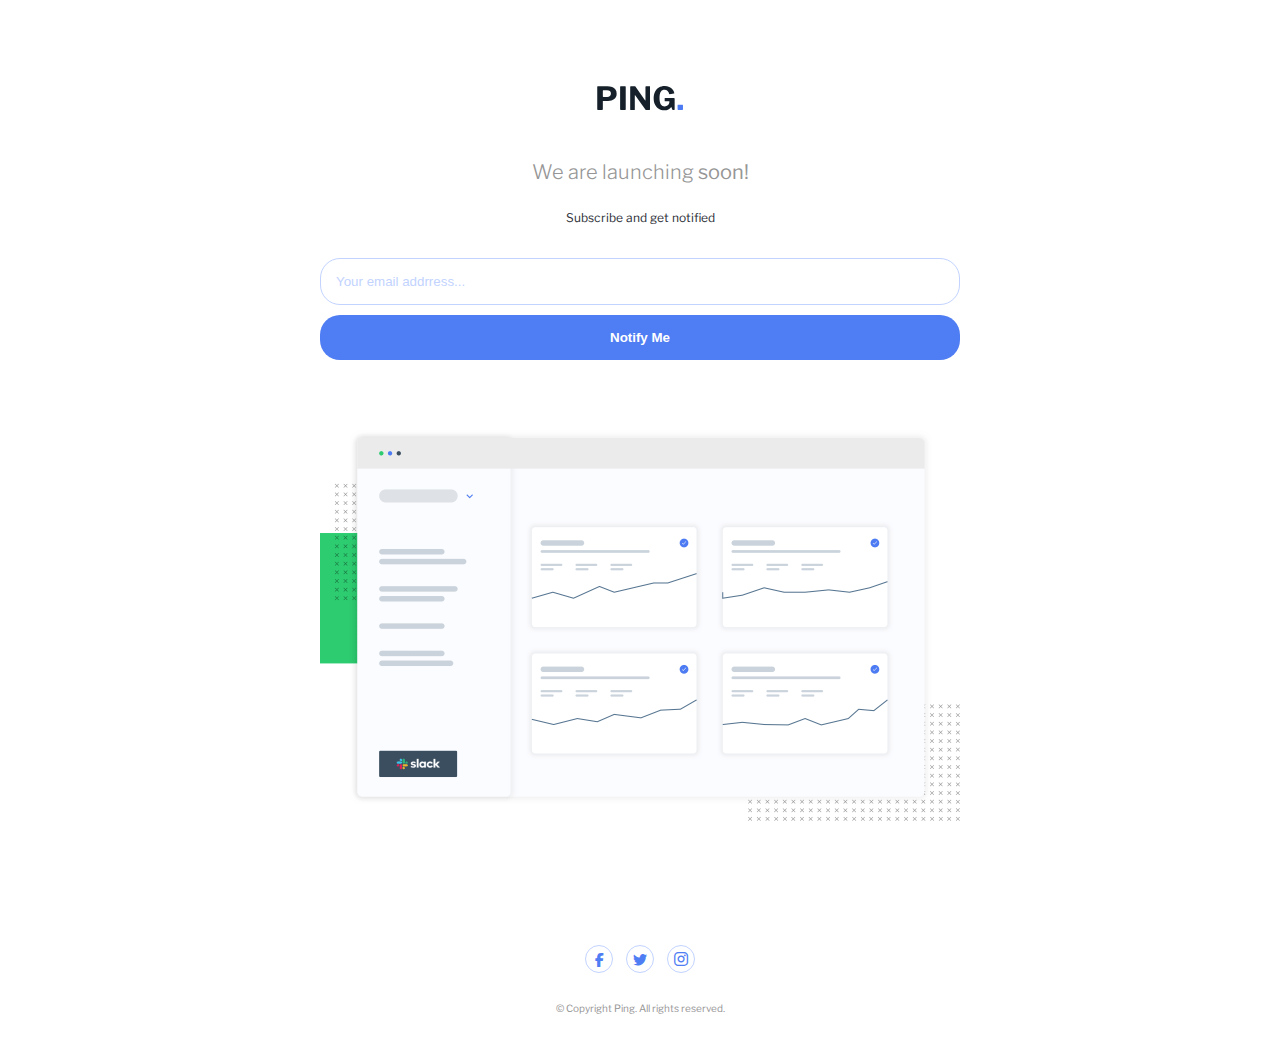
==== ping-coming-soon-page/index.html @ 83a8b9d3 "First commit" ====
<!DOCTYPE html>
<html lang="en">
<head>
  <meta charset="UTF-8">
  <meta name="viewport" content="width=device-width, initial-scale=1.0"> <!-- displays site properly based on user's device -->

  <link rel="icon" type="image/png" sizes="32x32" href="./images/favicon-32x32.png">
  <link rel="preconnect" href="https://fonts.googleapis.com">
  <link rel="preconnect" href="https://fonts.gstatic.com" crossorigin>
  <link href="https://fonts.googleapis.com/css2?family=Libre+Franklin:ital,wght@0,100..900;1,100..900&display=swap" rel="stylesheet">
  <link rel="stylesheet" href="https://cdnjs.cloudflare.com/ajax/libs/font-awesome/6.5.2/css/all.min.css">
  <link rel="stylesheet" href="style.css">
  <script src="script.js"></script>

  <title>Frontend Mentor | Ping coming soon page</title> 
</head>
<body>
  <header class="header">
    <svg class="logo" xmlns="http://www.w3.org/2000/svg" width="86" height="26"><g fill="none"><path fill="#15202A" d="M5.008 25c.555 0 .832-.245.832-.736v-8c0-.235.117-.352.352-.352h4.8c2.603 0 4.699-.635 6.288-1.904 1.59-1.27 2.384-3.056 2.384-5.36 0-1.621-.41-2.987-1.232-4.096-.821-1.11-1.93-1.936-3.328-2.48-1.397-.544-2.981-.816-4.752-.816h-9.6c-.341 0-.512.203-.512.608V24.36c0 .213.048.373.144.48.096.107.272.16.528.16h4.096zm5.216-13.088H6.288c-.17 0-.288-.048-.352-.144-.064-.096-.096-.25-.096-.464V5.832c0-.213.048-.363.144-.448.096-.085.25-.128.464-.128H10c1.195 0 2.144.277 2.848.832.704.555 1.056 1.376 1.056 2.464 0 1.045-.33 1.867-.992 2.464-.661.597-1.557.896-2.688.896zM27.856 25c.32 0 .544-.059.672-.176.128-.117.192-.315.192-.592v-22.4c0-.384-.17-.576-.512-.576h-4.576c-.341 0-.512.203-.512.608v22.464c0 .235.053.405.16.512.107.107.288.16.544.16h4.032zm9.312 0c.235 0 .4-.037.496-.112.096-.075.144-.197.144-.368V10.344c0-.107.037-.17.112-.192.075-.021.155.021.24.128l10.208 14.336c.128.17.245.277.352.32.107.043.256.064.448.064H52.4a.66.66 0 00.432-.144.455.455 0 00.176-.368V1.736c0-.32-.139-.48-.416-.48H49.04c-.384 0-.576.192-.576.576v13.216c0 .235-.053.352-.16.352-.085 0-.192-.085-.32-.256L38.576 1.736c-.15-.213-.277-.347-.384-.4-.107-.053-.288-.08-.544-.08h-3.872c-.384 0-.576.203-.576.608v22.592c0 .363.213.544.64.544h3.328zm30.176.32c1.664 0 3.013-.288 4.048-.864a9.158 9.158 0 002.672-2.24c.15-.17.256-.181.32-.032l.928 2.304c.192.341.47.512.832.512h1.024c.15 0 .267-.043.352-.128a.476.476 0 00.128-.352V13.736a.703.703 0 00-.24-.56c-.16-.139-.39-.208-.688-.208l-8.544-.032c-.341 0-.512.15-.512.448v2.4c0 .192.043.33.128.416.085.085.213.128.384.128h3.872c.235 0 .352.096.352.288 0 .085-.01.15-.032.192l-.064.928c-.235 1.045-.736 1.915-1.504 2.608-.768.693-1.792 1.04-3.072 1.04-1.685 0-2.976-.65-3.872-1.952-.896-1.301-1.344-3.435-1.344-6.4 0-2.837.427-4.907 1.28-6.208.853-1.301 2.101-1.952 3.744-1.952 1.259 0 2.283.363 3.072 1.088.79.725 1.29 1.643 1.504 2.752.043.192.096.325.16.4.064.075.181.112.352.112l4.224-.64c.277-.021.416-.15.416-.384 0-.192-.021-.352-.064-.48-.213-1.173-.752-2.277-1.616-3.312-.864-1.035-1.984-1.872-3.36-2.512-1.376-.64-2.896-.96-4.56-.96-2.176 0-4.096.501-5.76 1.504-1.664 1.003-2.955 2.432-3.872 4.288-.917 1.856-1.376 4.021-1.376 6.496 0 2.41.437 4.528 1.312 6.352.875 1.824 2.117 3.237 3.728 4.24 1.61 1.003 3.493 1.504 5.648 1.504z"/><path fill="#4C7BF3" d="M85.072 25c.32 0 .55-.059.688-.176.139-.117.208-.315.208-.592v-4c0-.363-.16-.544-.48-.544h-4.384a.498.498 0 00-.368.144c-.096.096-.144.24-.144.432v4.064c0 .448.235.672.704.672h3.776z"/></g></svg>
  </header>
  <div class="container">
    <p class="title">
      We are launching <strong>soon!</strong>
    </p>
    <p class="sub-title">
      Subscribe and get notified
    </p>
    <form class="subscribe" id="subscribeForm">
      <input class="input" name="email" id="email" type="email" placeholder="Your email addrress...">
      <p id="errorMessage" class="error"></p>
      <input class="btn-submit" id="submit" type="submit" value="Notify Me">
    </form>
    <img class="image" src="./images/illustration-dashboard.png" alt="">
  </div>
  <footer>
    <ul class="footer-list">
      <li><i class="fa-brands fa-facebook-f fa-sm"></i></li>
      <li><i class="fa-brands fa-twitter fa-sm"></i></li>
      <li><i class="fa-brands fa-instagram"></i></li>
    </ul>
    <p class="copyright">
      &copy; Copyright Ping. All rights reserved.
    </p>
  </footer>
</body>
</html>
---- ping-coming-soon-page/style.css ----
* {
    margin: 0;
    padding: 0;
    box-sizing: border-box;
}

body {
    font-family: "Libre Franklin", sans-serif;
    text-align: center;
    padding: 28px;
}

.header {
    margin-top: 57px;
}

.container {
    width: min(100%, 640px);
    margin-left: auto;
    margin-right: auto;
    margin-top: 45px;
}

.title {
    font-size: 1.25rem; /* 20 px */
    font-weight: 300;
    color: hsl(0, 0%, 59%);
}

.sub-title {
    font-size: 0.75rem; /* 12 px */
    color: #2D3037;
    margin-top: 26px;
}

.input, .btn-submit {
    width: 100%;
    border-radius: 20px;
    padding: 15px;
}

.input {
    border: 1px solid hsl(223, 100%, 88%);
    margin-top: 33px;
}

.input::placeholder {
    color: hsl(223, 100%, 88%);
}

.btn-submit {
    font-weight: 600;
    border: none;
    color: #ffffff;
    background-color: hsl(223, 87%, 63%);
    margin-top: 10px;
    cursor: pointer;
}

.image {
    width: 100%;
    margin-top: 70px;
}

.footer-list {
    list-style: none;
    display: flex;
    justify-content: center;
    gap: 13px;
    margin-top: 120px;
}

.fa-brands {
    color: hsl(223, 87%, 63%);
    border: 1px solid hsl(223, 100%, 88%);
    border-radius: 50%;
    width: 28px;
    height: 28px;
    text-align: center;
    align-content: center;
}

.copyright {
    font-size: 0.625rem; /* 10 px */
    color: hsl(0, 0%, 59%);
    margin-top: 29px;
}

.error {
    font-size: 0.625rem;
    color: hsl(354, 100%, 66%);
}

.error-margin {
    font-style: italic;
    margin-top: 8px;
}
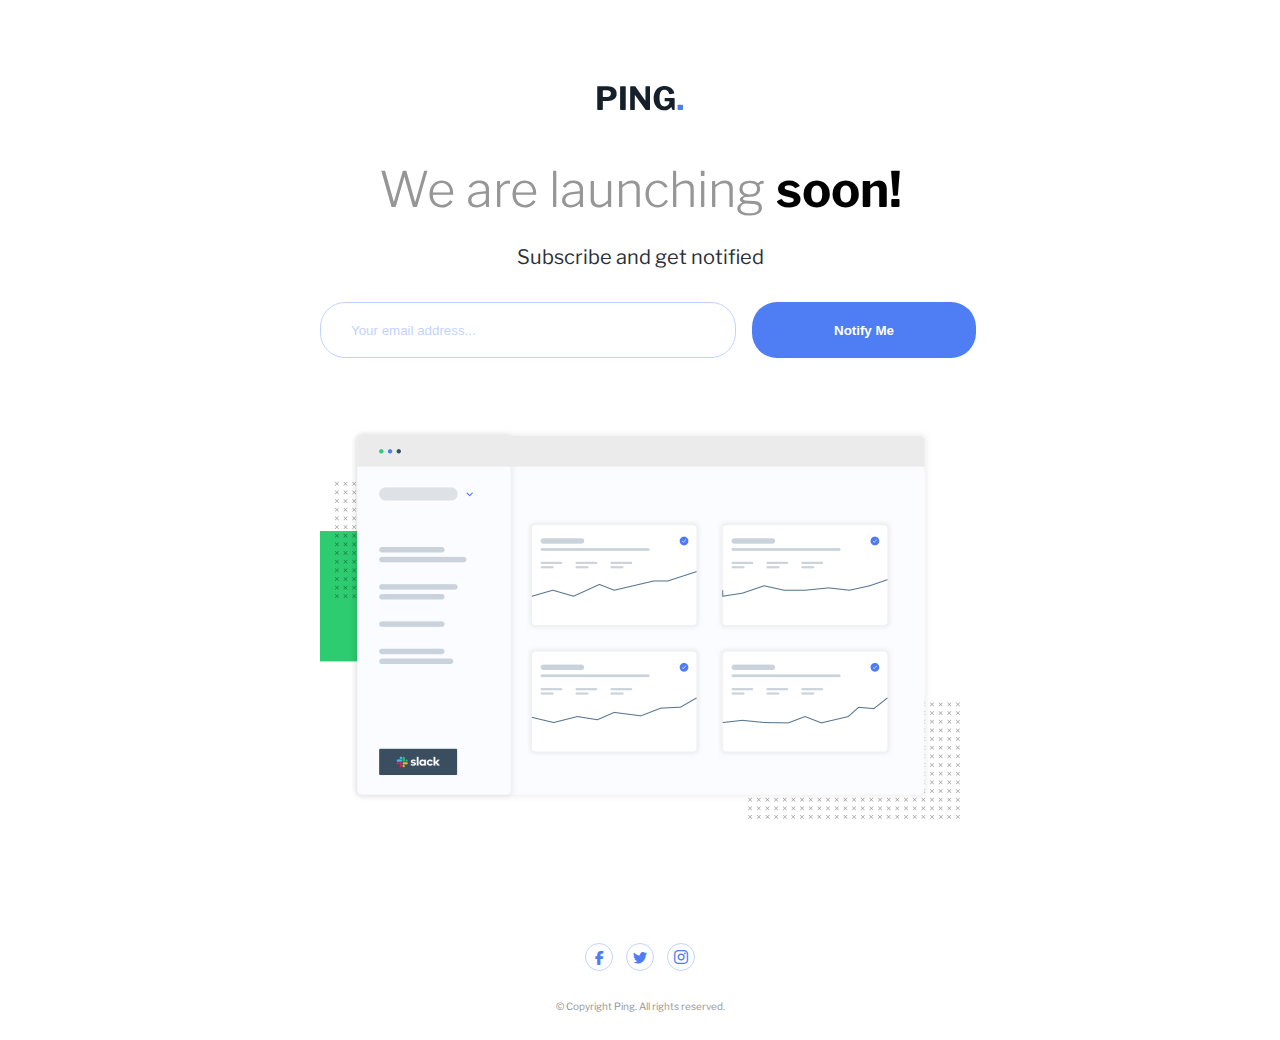
==== commit 2419bf8e: "Edit css" ====
--- a/ping-coming-soon-page/index.html
+++ b/ping-coming-soon-page/index.html
@@ -18,20 +18,24 @@
   <header class="header">
     <svg class="logo" xmlns="http://www.w3.org/2000/svg" width="86" height="26"><g fill="none"><path fill="#15202A" d="M5.008 25c.555 0 .832-.245.832-.736v-8c0-.235.117-.352.352-.352h4.8c2.603 0 4.699-.635 6.288-1.904 1.59-1.27 2.384-3.056 2.384-5.36 0-1.621-.41-2.987-1.232-4.096-.821-1.11-1.93-1.936-3.328-2.48-1.397-.544-2.981-.816-4.752-.816h-9.6c-.341 0-.512.203-.512.608V24.36c0 .213.048.373.144.48.096.107.272.16.528.16h4.096zm5.216-13.088H6.288c-.17 0-.288-.048-.352-.144-.064-.096-.096-.25-.096-.464V5.832c0-.213.048-.363.144-.448.096-.085.25-.128.464-.128H10c1.195 0 2.144.277 2.848.832.704.555 1.056 1.376 1.056 2.464 0 1.045-.33 1.867-.992 2.464-.661.597-1.557.896-2.688.896zM27.856 25c.32 0 .544-.059.672-.176.128-.117.192-.315.192-.592v-22.4c0-.384-.17-.576-.512-.576h-4.576c-.341 0-.512.203-.512.608v22.464c0 .235.053.405.16.512.107.107.288.16.544.16h4.032zm9.312 0c.235 0 .4-.037.496-.112.096-.075.144-.197.144-.368V10.344c0-.107.037-.17.112-.192.075-.021.155.021.24.128l10.208 14.336c.128.17.245.277.352.32.107.043.256.064.448.064H52.4a.66.66 0 00.432-.144.455.455 0 00.176-.368V1.736c0-.32-.139-.48-.416-.48H49.04c-.384 0-.576.192-.576.576v13.216c0 .235-.053.352-.16.352-.085 0-.192-.085-.32-.256L38.576 1.736c-.15-.213-.277-.347-.384-.4-.107-.053-.288-.08-.544-.08h-3.872c-.384 0-.576.203-.576.608v22.592c0 .363.213.544.64.544h3.328zm30.176.32c1.664 0 3.013-.288 4.048-.864a9.158 9.158 0 002.672-2.24c.15-.17.256-.181.32-.032l.928 2.304c.192.341.47.512.832.512h1.024c.15 0 .267-.043.352-.128a.476.476 0 00.128-.352V13.736a.703.703 0 00-.24-.56c-.16-.139-.39-.208-.688-.208l-8.544-.032c-.341 0-.512.15-.512.448v2.4c0 .192.043.33.128.416.085.085.213.128.384.128h3.872c.235 0 .352.096.352.288 0 .085-.01.15-.032.192l-.064.928c-.235 1.045-.736 1.915-1.504 2.608-.768.693-1.792 1.04-3.072 1.04-1.685 0-2.976-.65-3.872-1.952-.896-1.301-1.344-3.435-1.344-6.4 0-2.837.427-4.907 1.28-6.208.853-1.301 2.101-1.952 3.744-1.952 1.259 0 2.283.363 3.072 1.088.79.725 1.29 1.643 1.504 2.752.043.192.096.325.16.4.064.075.181.112.352.112l4.224-.64c.277-.021.416-.15.416-.384 0-.192-.021-.352-.064-.48-.213-1.173-.752-2.277-1.616-3.312-.864-1.035-1.984-1.872-3.36-2.512-1.376-.64-2.896-.96-4.56-.96-2.176 0-4.096.501-5.76 1.504-1.664 1.003-2.955 2.432-3.872 4.288-.917 1.856-1.376 4.021-1.376 6.496 0 2.41.437 4.528 1.312 6.352.875 1.824 2.117 3.237 3.728 4.24 1.61 1.003 3.493 1.504 5.648 1.504z"/><path fill="#4C7BF3" d="M85.072 25c.32 0 .55-.059.688-.176.139-.117.208-.315.208-.592v-4c0-.363-.16-.544-.48-.544h-4.384a.498.498 0 00-.368.144c-.096.096-.144.24-.144.432v4.064c0 .448.235.672.704.672h3.776z"/></g></svg>
   </header>
-  <div class="container">
-    <p class="title">
-      We are launching <strong>soon!</strong>
-    </p>
-    <p class="sub-title">
-      Subscribe and get notified
-    </p>
-    <form class="subscribe" id="subscribeForm">
-      <input class="input" name="email" id="email" type="email" placeholder="Your email addrress...">
-      <p id="errorMessage" class="error"></p>
-      <input class="btn-submit" id="submit" type="submit" value="Notify Me">
-    </form>
-    <img class="image" src="./images/illustration-dashboard.png" alt="">
-  </div>
+  <main>
+    <div class="container">
+      <p class="title">
+        We are launching <span class="bold">soon!</span>
+      </p>
+      <p class="sub-title">
+        Subscribe and get notified
+      </p>
+      <form class="subscribe" id="subscribeForm">
+        <div class="form-wrapper">
+          <input class="input" name="email" id="email" type="email" placeholder="Your email address...">
+          <p id="errorMessage" class="error"></p>  
+        </div>
+        <input class="btn-submit" id="submit" type="submit" value="Notify Me">
+      </form>
+      <img class="image" src="./images/illustration-dashboard.png" alt="">
+    </div>  
+  </main>
   <footer>
     <ul class="footer-list">
       <li><i class="fa-brands fa-facebook-f fa-sm"></i></li>
--- a/ping-coming-soon-page/style.css
+++ b/ping-coming-soon-page/style.css
@@ -27,21 +27,30 @@
     color: hsl(0, 0%, 59%);
 }
 
+.bold {
+    color: #000000;
+    font-weight: 700;
+}
+
 .sub-title {
     font-size: 0.75rem; /* 12 px */
     color: #2D3037;
     margin-top: 26px;
 }
 
-.input, .btn-submit {
+.subscribe {
+    margin-top: 33px;
+}
+
+.input,
+.btn-submit {
     width: 100%;
-    border-radius: 20px;
+    border-radius: 25px;
     padding: 15px;
 }
 
 .input {
     border: 1px solid hsl(223, 100%, 88%);
-    margin-top: 33px;
 }
 
 .input::placeholder {
@@ -94,4 +103,37 @@
 .error-margin {
     font-style: italic;
     margin-top: 8px;
+}
+
+@media only screen and (min-width: 700px) {
+    .subscribe {
+        display: grid;
+        grid-template-columns: 65% 35%;
+        gap: 16px;
+    }
+
+    .title {
+        font-size: 3.063rem; /* 49 px */
+    }
+
+    .sub-title {
+        font-size: 1.25rem; /* 20 px */
+    }
+
+    .input, .btn-submit {
+        margin-top: 0;
+        height: 56px;
+    }
+
+    .input {
+        padding: 21px 30px;
+    }
+
+    .error {
+        text-align: left;
+    }
+
+    .error-margin {
+        margin-left: 30px;
+    }
 }